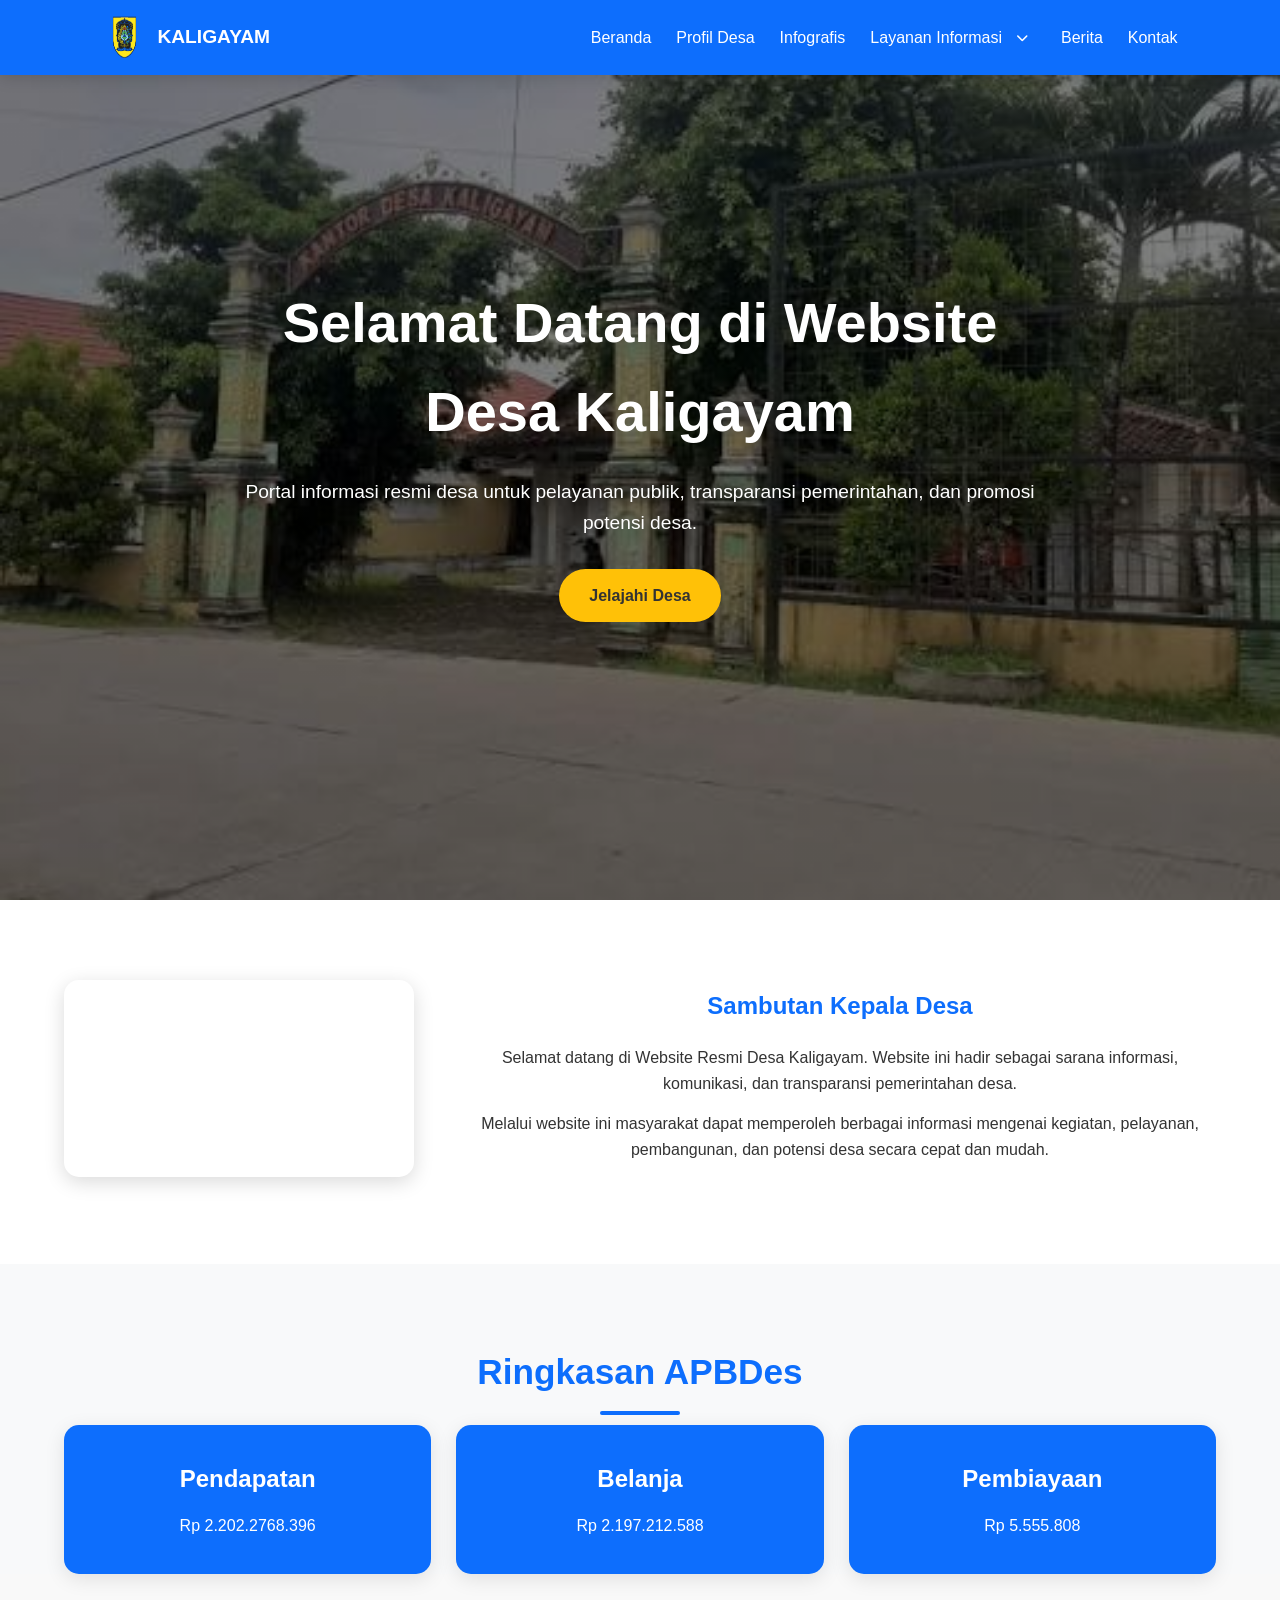
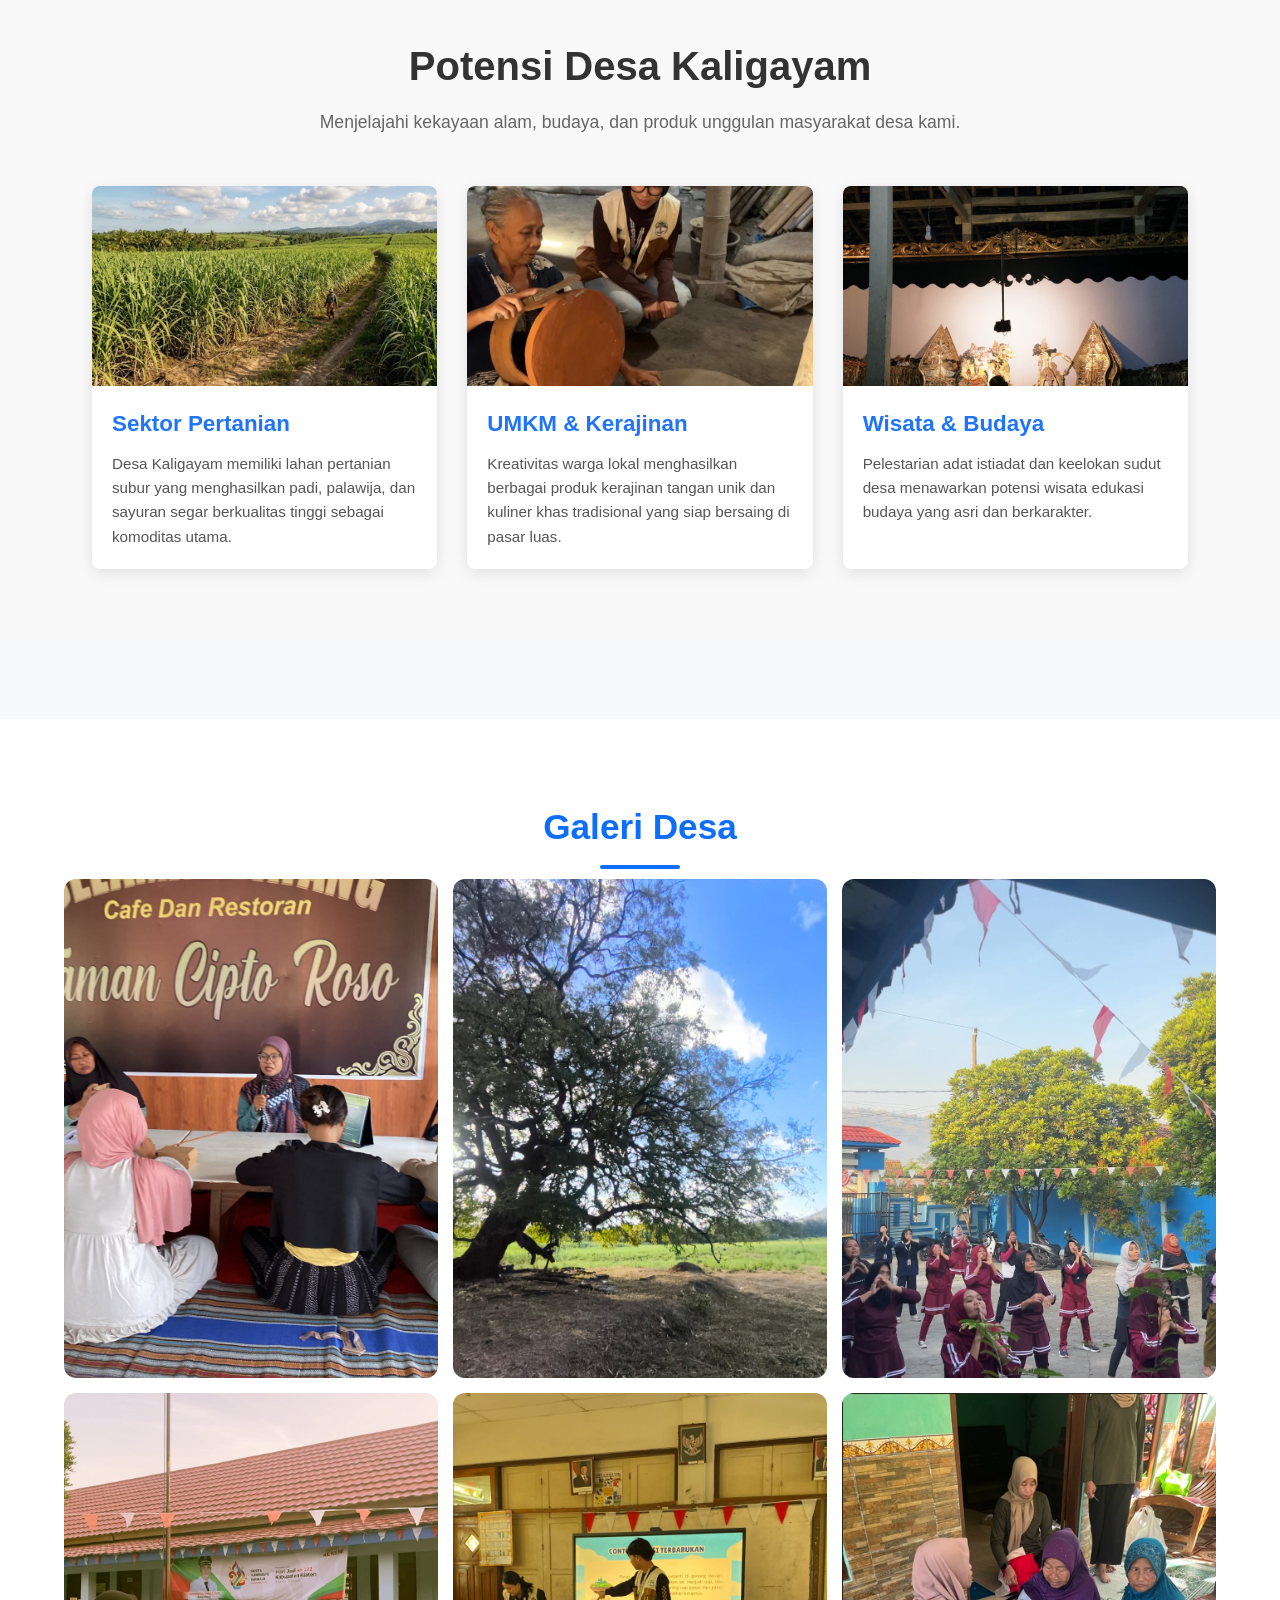
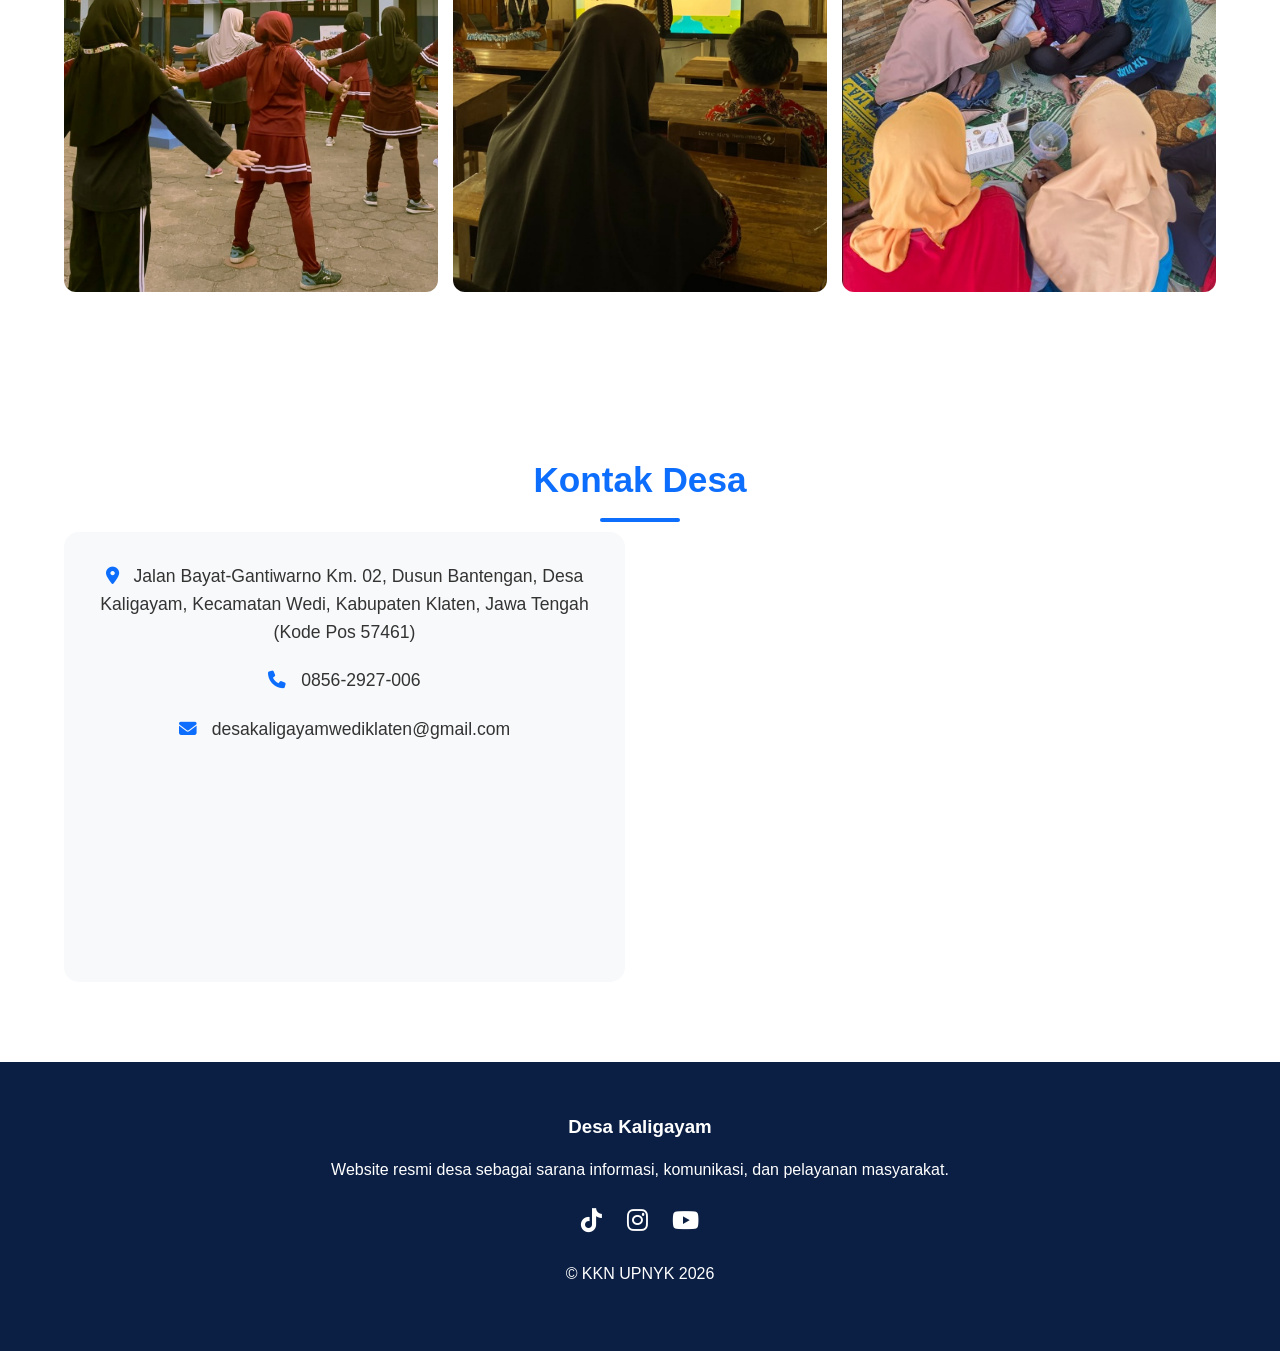
==== index.html @ 2da528a9 "Update index.html" ====
<!DOCTYPE html>
<html lang="id">
<head>
    <meta charset="UTF-8">
    <meta name="viewport" content="width=device-width, initial-scale=1.0">
    <title>Website Desa</title>

    <link rel="stylesheet"
    href="https://cdnjs.cloudflare.com/ajax/libs/font-awesome/6.5.1/css/all.min.css">

    <link rel="stylesheet" href="index.css">
</head>
<body>

    <!-- HEADER -->
    <header>
<nav class="navbar">

    <div class="logo">
        <img src="./logo.png" alt="Logo Desa">
        <span>KALIGAYAM</span>
    </div>

    <ul class="nav-menu">

        <li><a href="index.html" class="active">Beranda</a></li>

        <li><a href="profil-desa.html">Profil Desa</a></li>

        <li><a href="infografis.html">Infografis</a></li>

        <!-- MENU LAYANAN INFORMASI -->
        <li class="dropdown">

            <div class="dropdown-head">
                <a href="layanan-informasi.html">Layanan Informasi</a>
                <span class="dropdown-toggle"><i class="fas fa-chevron-down"></i></span>
            </div>

            <ul class="dropdown-menu">
                <li><a href="layanan-informasi.html#kk">Kartu Keluarga</a></li>
                <li><a href="layanan-informasi.html#ktp">KTP</a></li>
                <li><a href="layanan-informasi.html#kia">KIA</a></li>
                <li><a href="layanan-informasi.html#akta-kematian">Akta Kematian</a></li>
                <li><a href="layanan-informasi.html#akta-lahir">Akta Lahir</a></li>
                <li><a href="layanan-informasi.html#akta-cerai">Akta Cerai</a></li>
                <li><a href="layanan-informasi.html#pernikahan">Pernikahan</a></li>
            </ul>

        </li>

        <li><a href="berita.html">Berita</a></li>

        <li><a href="#contact">Kontak</a></li>

    </ul>

    <div class="hamburger">
        <i class="fas fa-bars"></i>
    </div>

</nav>
    </header>

    <!-- HERO -->
    <section class="hero">
        <div class="hero-content">
            <h1>Selamat Datang di Website Desa Kaligayam</h1>

            <p>
                Portal informasi resmi desa untuk pelayanan publik,
                transparansi pemerintahan, dan promosi potensi desa.
            </p>

            <a href="#sambutan" class="btn-primary">
    Jelajahi Desa
</a>
        </div>
    </section>

    <!-- SAMBUTAN -->
    <section class="welcome" id="sambutan">
        <div class="container">

            <div class="welcome-image">
                <iframe
                    src="https://www.youtube.com/embed/w_gIVW8Jz34"
                    title="Sambutan Kepala Desa"
                    frameborder="0"
                    allow="accelerometer; autoplay; clipboard-write; encrypted-media; gyroscope; picture-in-picture; web-share"
                    allowfullscreen>
                </iframe>
            </div>

            <div class="welcome-text">
                <h2>Sambutan Kepala Desa</h2>

                <p>
                    Selamat datang di Website Resmi Desa Kaligayam.
                    Website ini hadir sebagai sarana informasi,
                    komunikasi, dan transparansi pemerintahan desa.
                </p>

                <p>
                    Melalui website ini masyarakat dapat memperoleh
                    berbagai informasi mengenai kegiatan, pelayanan,
                    pembangunan, dan potensi desa secara cepat dan mudah.
                </p>

            </div>

        </div>
    </section>

    <!-- APBDES -->
    <section class="budget">

        <div class="section-title">
            <h2>Ringkasan APBDes</h2>
        </div>

        <div class="container budget-grid">

            <div class="budget-card">
                <h3>Pendapatan</h3>
                <p>Rp 2.202.2768.396</p>
            </div>

            <div class="budget-card">
                <h3>Belanja</h3>
                <p>Rp 2.197.212.588</p>
            </div>

            <div class="budget-card">
                <h3>Pembiayaan</h3>
                <p>Rp 5.555.808</p>
            </div>

        </div>
        
<section id="potensi-desa" class="potensi-section">
    <div class="container">
        <h2 class="section-title">Potensi Desa Kaligayam</h2>
        <p class="section-subtitle">Menjelajahi kekayaan alam, budaya, dan produk unggulan masyarakat desa kami.</p>
        
        <div class="potensi-grid">
            <div class="potensi-card">
                <div class="potensi-image">
                    <img src="Pertanian.jpeg" alt="Pertanian"> 
                </div>
                <div class="potensi-content">
                    <h3>Sektor Pertanian</h3>
                    <p>Desa Kaligayam memiliki lahan pertanian subur yang menghasilkan padi, palawija, dan sayuran segar berkualitas tinggi sebagai komoditas utama.</p>
                </div>
            </div>

            <div class="potensi-card">
                <div class="potensi-image">
                    <img src="Kerajinan.jpeg" alt="UMKM">
                </div>
                <div class="potensi-content">
                    <h3>UMKM & Kerajinan</h3>
                    <p>Kreativitas warga lokal menghasilkan berbagai produk kerajinan tangan unik dan kuliner khas tradisional yang siap bersaing di pasar luas.</p>
                </div>
            </div>

            <div class="potensi-card">
                <div class="potensi-image">
                    <img src="Budaya.jpeg" alt="Wisata Budaya">
                </div>
                <div class="potensi-content">
                    <h3>Wisata & Budaya</h3>
                    <p>Pelestarian adat istiadat dan keelokan sudut desa menawarkan potensi wisata edukasi budaya yang asri dan berkarakter.</p>
                </div>
            </div>
        </div>
    </div>
</section>

    </section>
     <!-- GALERI -->
    <section id="gallery" class="gallery">

        <div class="section-title">
            <h2>Galeri Desa</h2>
        </div>

        <div class="container gallery-grid">

            <img src="Galeri 1.jpeg" alt="Galeri Desa Kaligayam 1">
            <img src="Galeri 2.jpeg" alt="Galeri Desa Kaligayam 2">
            <img src="Galeri 3.jpeg" alt="Galeri Desa Kaligayam 3">
            <img src="Galeri 4.jpeg" alt="Galeri Desa Kaligayam 4">
            <img src="Galeri 5.jpeg" alt="Galeri Desa Kaligayam 5">
            <img src="Galeri 6.jpeg" alt="Galeri Desa Kaligayam 6">

        </div>

    </section>

    <!-- KONTAK -->
    <section id="contact" class="contact">

        <div class="section-title">
            <h2>Kontak Desa</h2>
        </div>

        <div class="container">

            <div class="contact-info">

                <p>
                    <i class="fas fa-location-dot"></i>
                    Jalan Bayat-Gantiwarno Km. 02, Dusun Bantengan, Desa Kaligayam, Kecamatan Wedi, Kabupaten Klaten, Jawa Tengah (Kode Pos 57461)
                </p>

                <p>
                    <i class="fas fa-phone"></i>
                    0856-2927-006
                </p>

                <p>
                    <i class="fas fa-envelope"></i>
                   desakaligayamwediklaten@gmail.com
                </p>

            </div>

            <iframe 
            src="https://www.google.com/maps/embed?pb=!1m18!1m12!1m3!1d10441.804747610775!2d110.60800306885244!3d-7.7954443360264785!2m3!1f0!2f0!3f0!3m2!1i1024!2i768!4f13.1!3m3!1m2!1s0x2e7a48b31ecb693f%3A0x42fa179632f02f46!2sKaligayam%2C%20Kec.%20Wedi%2C%20Kabupaten%20Klaten%2C%20Jawa%20Tengah!5e1!3m2!1sid!2sid!4v1783832310187!5m2!1sid!2sid" width="600" height="450" style="border:0;" allowfullscreen="" loading="lazy" referrerpolicy="strict-origin-when-cross-origin">

            </iframe>

        </div>

    </section>

    <!-- FOOTER -->
    <footer>

        <div class="footer-content">

            <h3>Desa Kaligayam</h3>

            <p>
                Website resmi desa sebagai sarana informasi,
                komunikasi, dan pelayanan masyarakat.
            </p>

            <div class="social">
                <a href="https://www.tiktok.com/@kaligayam.official" target="_blank" rel="noopener noreferrer"><i class="fab fa-tiktok"></i></a>
                <a href="https://www.instagram.com/desa_kaligayam" target="_blank" rel="noopener noreferrer"><i class="fab fa-instagram"></i></a>
                <a href="#" target="_blank" rel="noopener noreferrer"><i class="fab fa-youtube"></i></a>
            </div>

            <p>
                © KKN UPNYK 2026
            </p>

        </div>

    </footer>

   <script src="index.js"></script>

</body>
</html>
---- index.css ----
/* =========================
   RESET
========================= */

*{
    margin:0;
    padding:0;
    box-sizing:border-box;
}

html{
    scroll-behavior:smooth;
}

body{
    font-family:'Segoe UI', Tahoma, Geneva, Verdana, sans-serif;
    background:#f5f7fa;
    color:#333;
    line-height:1.6;
}

a{
    text-decoration:none;
}

ul{
    list-style:none;
}

img{
    max-width:100%;
    display:block;
}

/* =========================
   CONTAINER
========================= */

.container{
    width:90%;
    max-width:1200px;
    margin:auto;
}

section{
    padding:80px 0;
}

.section-title{
    text-align:center;
    margin-bottom:50px;
}

.section-title h2{
    font-size:2.2rem;
    color:#0d6efd;
    position:relative;
}

.section-title h2::after{
    content:'';
    width:80px;
    height:4px;
    background:#0d6efd;
    display:block;
    margin:10px auto;
    border-radius:20px;
}

/* =========================
   NAVBAR
========================= */

.navbar{
    position:fixed;
    top:0;
    left:0;
    width:100%;
    padding:15px 8%;
    background:#0d6efd;
    display:flex;
    justify-content:space-between;
    align-items:center;
    z-index:1000;
    box-shadow:0 3px 15px rgba(0,0,0,0.15);
}

.logo{
    display:flex;
    align-items:center;
    gap:10px;
}

.logo img{
    width:45px;
    height:45px;
}

.logo span{
    color:white;
    font-size:1.2rem;
    font-weight:700;
}

.nav-menu{
    display:flex;
    gap:25px;
}

.nav-menu a{
    color:white;
    font-weight:500;
    transition:0.3s;
}

.nav-menu a:hover{
    color:#ffd54f;
}

.hamburger{
    display:none;
    color:white;
    font-size:1.5rem;
    cursor:pointer;
}

/* =========================
   HERO
========================= */

.hero{
    height:100vh;
    background:
    linear-gradient(rgba(0,0,0,.5),
    rgba(0,0,0,.5)),
    url("Gambaran-Desa.jpg");
    background-size:cover;
    background-position:center;
    display:flex;
    justify-content:center;
    align-items:center;
    text-align:center;
    color:white;
}

.hero-content{
    max-width:800px;
}

.hero h1{
    font-size:3.5rem;
    margin-bottom:20px;
}

.hero p{
    font-size:1.2rem;
    margin-bottom:30px;
}

.btn-primary{
    background:#ffc107;
    color:#333;
    padding:14px 30px;
    border-radius:30px;
    font-weight:bold;
    display:inline-block;
    transition:0.3s;
}

.btn-primary:hover{
    transform:translateY(-4px);
}
/* =========================
   DROPDOWN MENU DUSUN
========================= */

.dropdown{
    position:relative;
}

.dropdown-menu{
    position:absolute;
    top:100%;
    left:0;
    min-width:220px;
    background:#ffffff;
    border-radius:8px;
    box-shadow:0 5px 15px rgba(0,0,0,0.15);
    display:none;
    z-index:999;
}

.dropdown-menu li{
    width:100%;
}

.dropdown-menu li a{
    display:block;
    padding:12px 15px;
    color:#333;
    transition:0.3s;
}

.dropdown-menu li a:hover{
    background:#0d6efd;
    color:#fff;
}

.dropdown:hover .dropdown-menu{
    display:block;
}

.dropdown-head{
    display:flex;
    align-items:center;
    justify-content:center;
    gap:6px;
}

.dropdown-toggle{
    cursor:pointer;
    display:inline-flex;
    align-items:center;
    justify-content:center;
    color:white;
    font-size:12px;
    padding:4px 8px;
}

.dropdown-toggle i{
    transition:0.3s;
}

.dropdown.show .dropdown-toggle i{
    transform:rotate(180deg);
}

.dropdown.show .dropdown-menu{
    display:block;
}
/* =========================
   SAMBUTAN
========================= */
html {
    scroll-behavior: smooth;
}

.welcome{
    background:white;
}

.welcome .container{
    display:grid;
    grid-template-columns:350px 1fr;
    gap:50px;
    align-items:center;
}

.welcome-image img{
    border-radius:15px;
    box-shadow:0 5px 20px rgba(0,0,0,.15);
}

.welcome-image iframe{
    width:100%;
    aspect-ratio:16/9;
    border-radius:15px;
    box-shadow:0 5px 20px rgba(0,0,0,.15);
}

.welcome-text h2{
    color:#0d6efd;
    margin-bottom:20px;
}

.welcome-text p{
    margin-bottom:15px;
}

/* =========================
   STATISTIK
========================= */

.stats{
    background:#f8f9fa;
}

.stats .container{
    display:grid;
    grid-template-columns:repeat(4,1fr);
    gap:25px;
}

.stat-card{
    background:white;
    padding:30px;
    text-align:center;
    border-radius:15px;
    border-top:5px solid #0d6efd;
    box-shadow:0 5px 20px rgba(0,0,0,.08);
    transition:0.3s;
}

.stat-card:hover{
    transform:translateY(-10px);
}

.stat-card i{
    font-size:2.5rem;
    color:#0d6efd;
    margin-bottom:15px;
}

.stat-card h3{
    color:#0d6efd;
    font-size:2rem;
}

.stat-card p{
    margin-top:5px;
}

/* =========================
   PERANGKAT DESA
========================= */

.news{
    background:white;
}

.news-grid{
    display:grid;
    grid-template-columns:repeat(3,1fr);
    gap:30px;
}

.news-card{
    background:white;
    border-radius:20px;
    padding:30px;
    text-align:center;
    box-shadow:0 5px 20px rgba(0,0,0,.08);
    transition:0.3s;
}

.news-card:hover{
    transform:translateY(-10px);
}

.news-card img{
    width:180px;
    height:180px;
    object-fit:cover;
    border-radius:50%;
    margin:auto;
    margin-bottom:20px;
    border:5px solid #0d6efd;
}

.news-content h3{
    color:#0d6efd;
    margin-bottom:10px;
}

.news-content p{
    color:#666;
}

/* =========================
   POTENSI DESA
========================= */

/* Kunci utama agar efek scroll menjadi halus */
html {
 scroll-behavior: smooth;
}

/* Styling untuk Section Potensi Desa */
.potensi-section {
    padding: 60px 20px;
    background-color: #f9f9f9; /* Warna latar belakang kontras lembut */
    font-family: sans-serif; /* Sesuaikan dengan font websitemu */
}

.container {
    max-width: 1200px;
    margin: 0 auto;
    text-align: center;
}

.section-title {
    font-size: 2.5rem;
    color: #333;
    margin-bottom: 10px;
}

.section-subtitle {
    font-size: 1.1rem;
    color: #666;
    margin-bottom: 40px;
}

/* Pengaturan Layout Grid untuk Kartu Potensi */
.potensi-grid {
    display: grid;
    grid-template-columns: repeat(auto-fit, minmax(300px, 1fr));
    gap: 30px;
    padding: 10px;
}

/* Styling Kartu */
.potensi-card {
    background-color: #ffffff;
    border-radius: 8px;
    overflow: hidden;
    box-shadow: 0 4px 15px rgba(0, 0, 0, 0.1);
    transition: transform 0.3s ease;
}

.potensi-card:hover {
    transform: translateY(-5px); /* Efek sedikit terangkat saat di-hover */
}

.potensi-image img {
    width: 100%;
    height: 200px;
    object-fit: cover;
    display: block;
}

.potensi-content {
    padding: 20px;
    text-align: left;
}

.potensi-content h3 {
    font-size: 1.4rem;
    color: #1e74fd; /* Disamakan dengan warna biru header kamu */
    margin-bottom: 10px;
}

.potensi-content p {
    font-size: 0.95rem;
    color: #555;
    line-height: 1.6;
}
/* =========================
   GALERI
========================= */
html {
 scroll-behavior: smooth;
}
.gallery{
    background:white;
}

.gallery-grid{
    display:grid;
    grid-template-columns:repeat(3,1fr);
    gap:15px;
}

.gallery-grid img{
    width:100%;
    aspect-ratio:3/4;
    object-fit:cover;
    border-radius:12px;
    transition:0.3s;
    background:#f2f2f2;
}

.gallery-grid img:hover{
    transform:scale(1.05);
}

/* =========================
   APBDES
========================= */

.budget{
    background:#f8f9fa;
}

.budget-grid{
    display:grid;
    grid-template-columns:repeat(3,1fr);
    gap:25px;
}

.budget-card{
    background:#0d6efd;
    color:white;
    padding:35px;
    text-align:center;
    border-radius:15px;
    box-shadow:0 5px 20px rgba(0,0,0,.1);
}

.budget-card h3{
    margin-bottom:15px;
    font-size:1.5rem;
}

/* =========================
   KONTAK
========================= */
html {
 scroll-behavior: smooth;
}
.contact{
    background:white;
}

.contact .container{
    display:grid;
    grid-template-columns:1fr 1fr;
    gap:30px;
}

.contact-info{
    background:#f8f9fa;
    padding:30px;
    border-radius:15px;
}

.contact-info p{
    margin-bottom:20px;
    font-size:1.1rem;
}

.contact-info i{
    color:#0d6efd;
    margin-right:10px;
}

.contact iframe{
    width:100%;
    min-height:350px;
    border:none;
    border-radius:15px;
}

/* =========================
   FOOTER
========================= */

footer{
    background:#0b1f44;
    color:white;
    text-align:center;
    padding:50px 20px;
}

.footer-content h3{
    margin-bottom:15px;
}

.footer-content p{
    margin-bottom:15px;
}

.social{
    margin:20px 0;
}

.social a{
    color:white;
    font-size:1.5rem;
    margin:0 10px;
    transition:0.3s;
}

.social a:hover{
    color:#ffc107;
}

/* =========================
   RESPONSIVE
========================= */

@media(max-width:992px){

    .welcome .container{
        grid-template-columns:1fr;
    }

    .stats .container{
        grid-template-columns:repeat(2,1fr);
    }

    .news-grid{
        grid-template-columns:repeat(2,1fr);
    }

    .potential-grid{
        grid-template-columns:repeat(2,1fr);
    }

    .budget-grid{
        grid-template-columns:1fr;
    }

    .contact .container{
        grid-template-columns:1fr;
    }
}

@media(max-width:768px){

    .hamburger{
        display:block;
    }

    .nav-menu{
        display:none;
        flex-direction:column;
        position:absolute;
        top:75px;
        left:0;
        width:100%;
        background:#0d6efd;
        padding:20px;
        text-align:center;
    }

    .nav-menu.active{
        display:flex;
    }

    .dropdown:hover .dropdown-menu{
        display:none;
    }

    .dropdown-menu{
        position:static;
        width:100%;
        margin-top:10px;
        box-shadow:none;
    }

    .dropdown.show .dropdown-menu{
        display:block;
    }

    .hero h1{
        font-size:2.2rem;
    }

    .hero p{
        font-size:1rem;
    }

    .stats .container,
    .news-grid,
    .potential-grid,
    .gallery-grid{
        grid-template-columns:1fr;
    }

    .news-card img{
        width:150px;
        height:150px;
    }
}
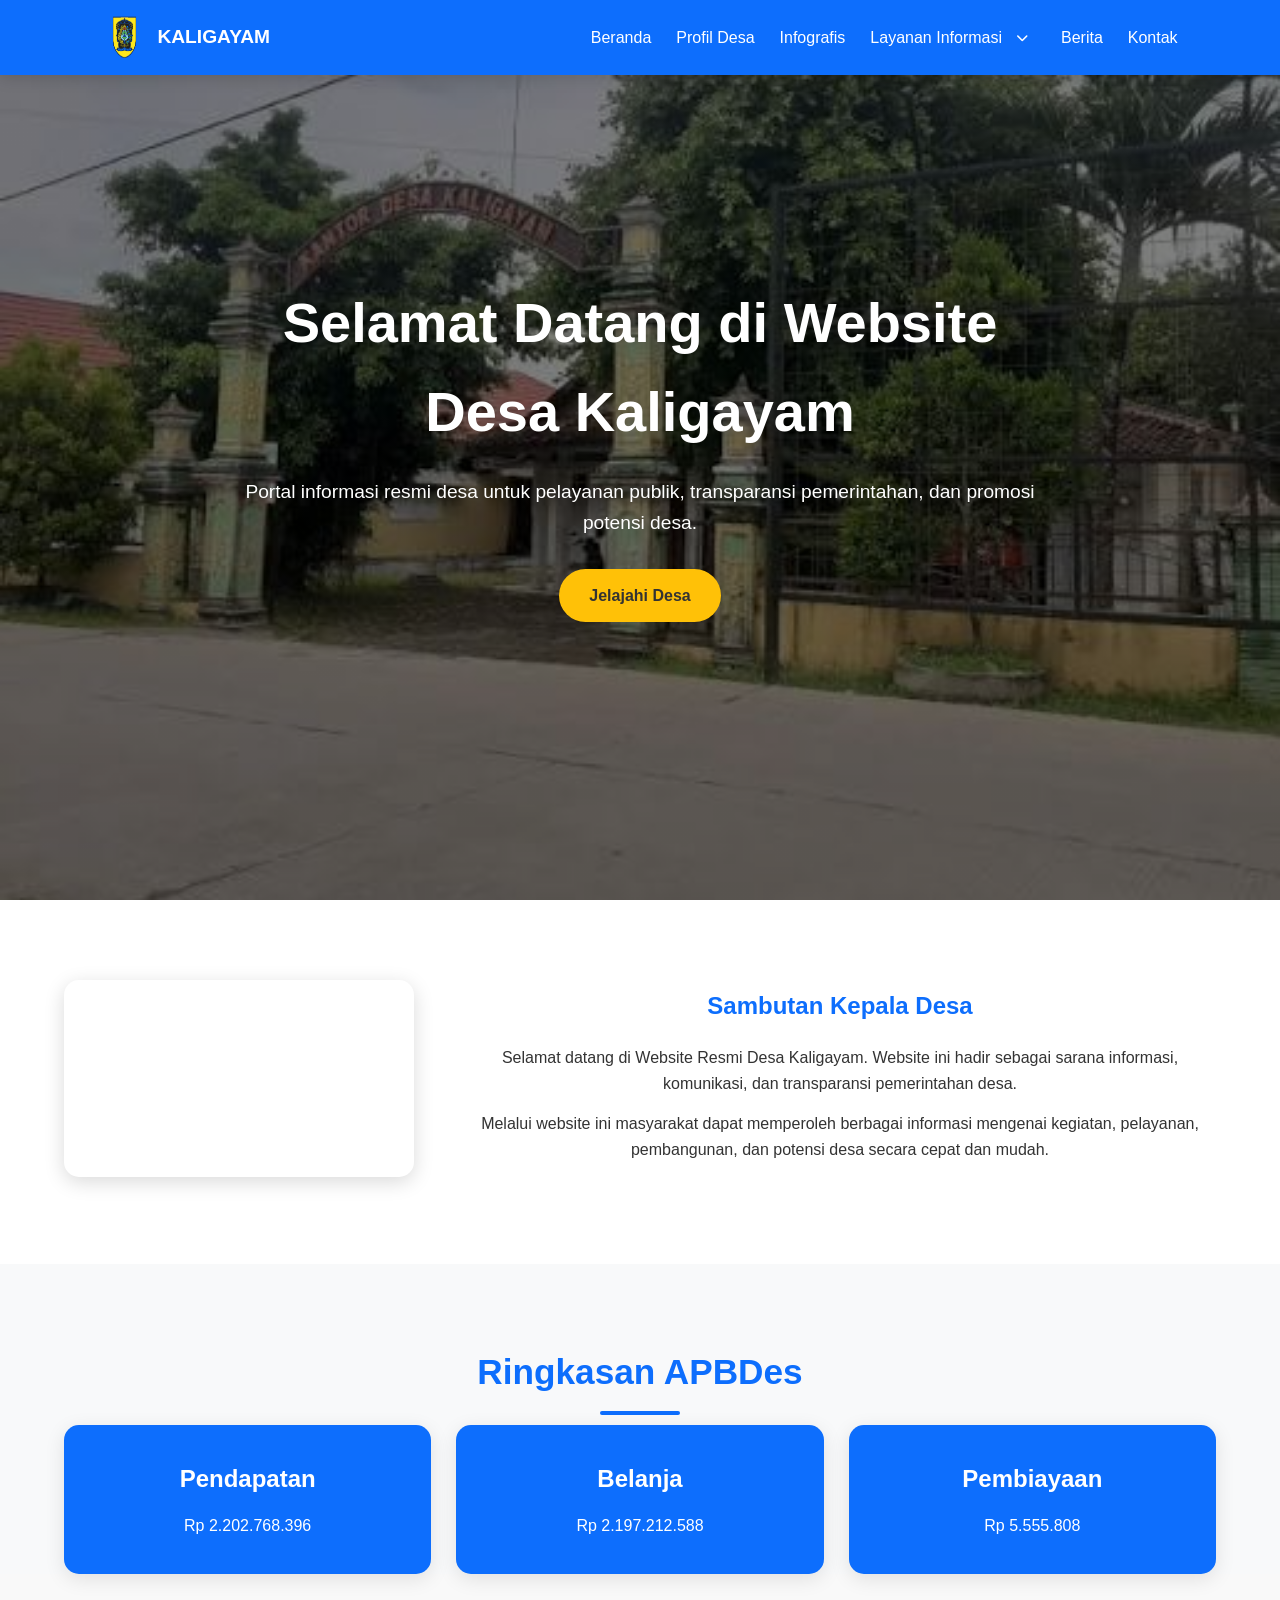
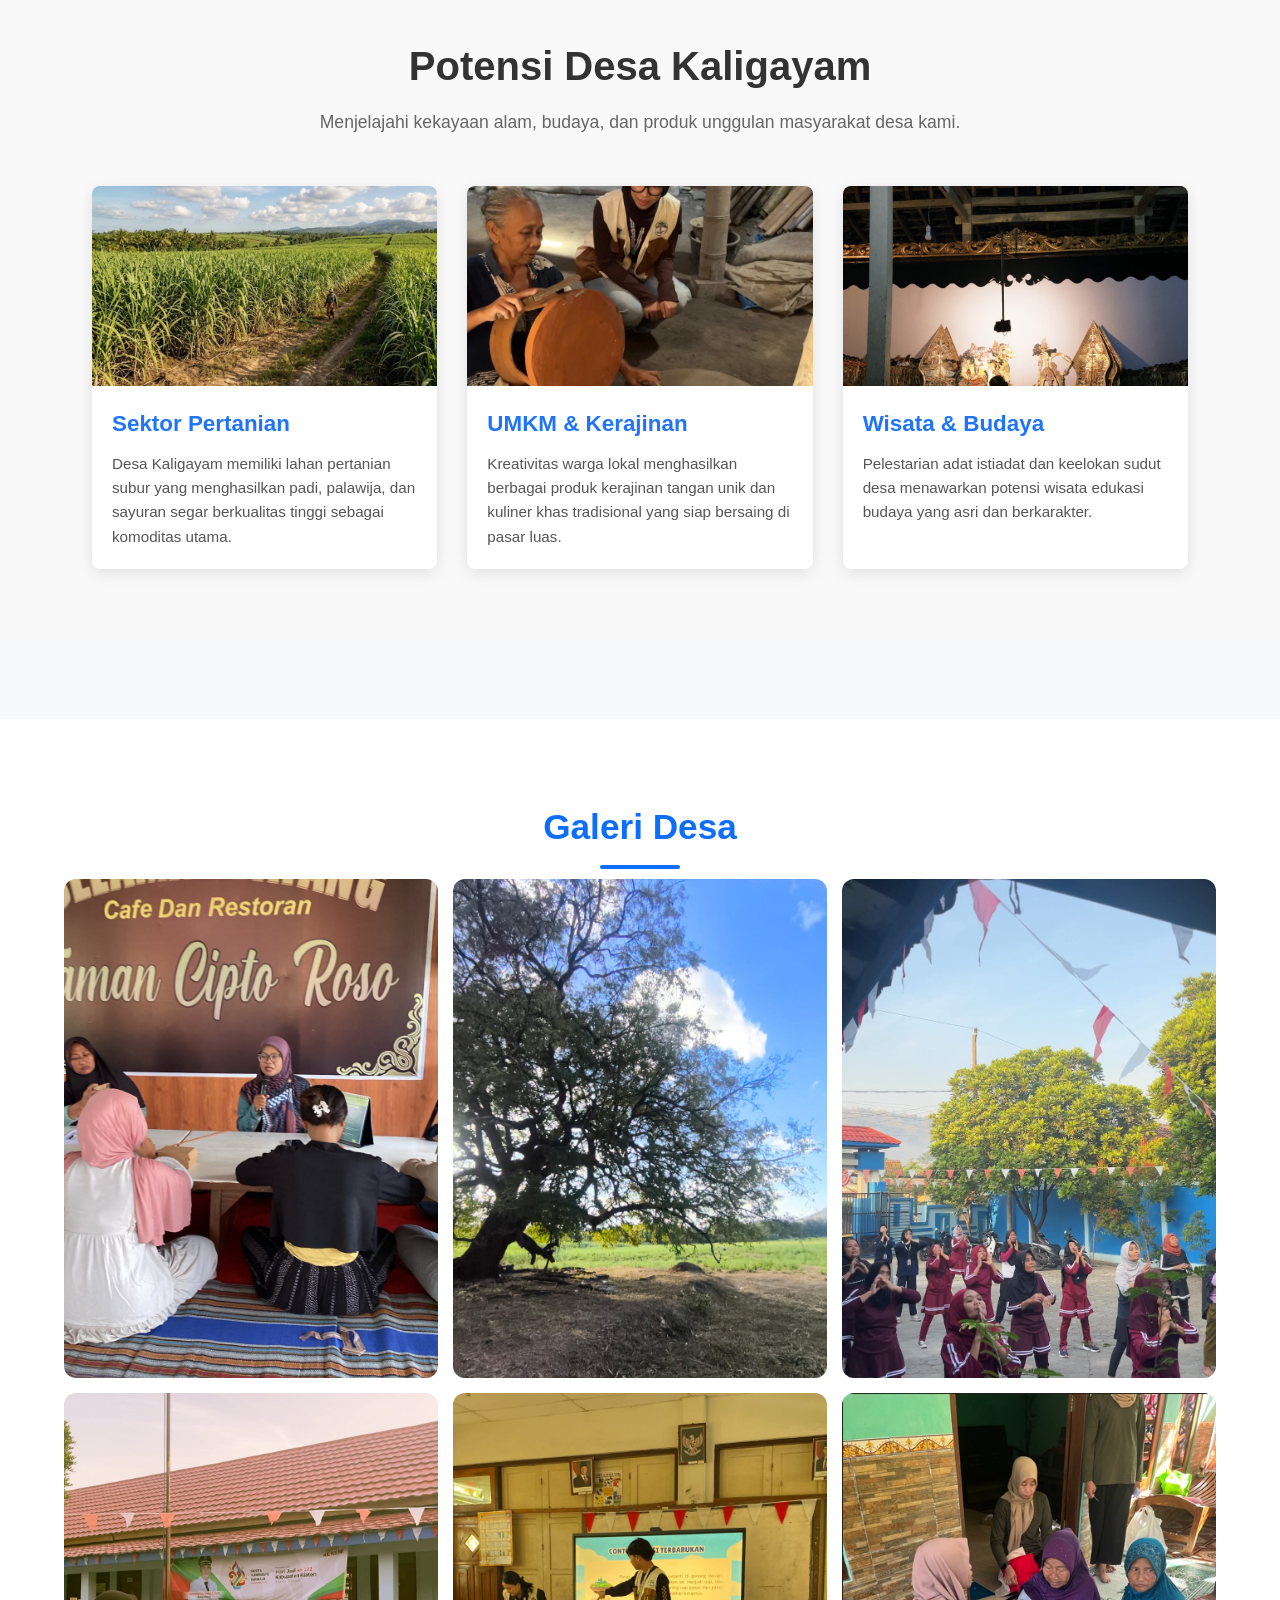
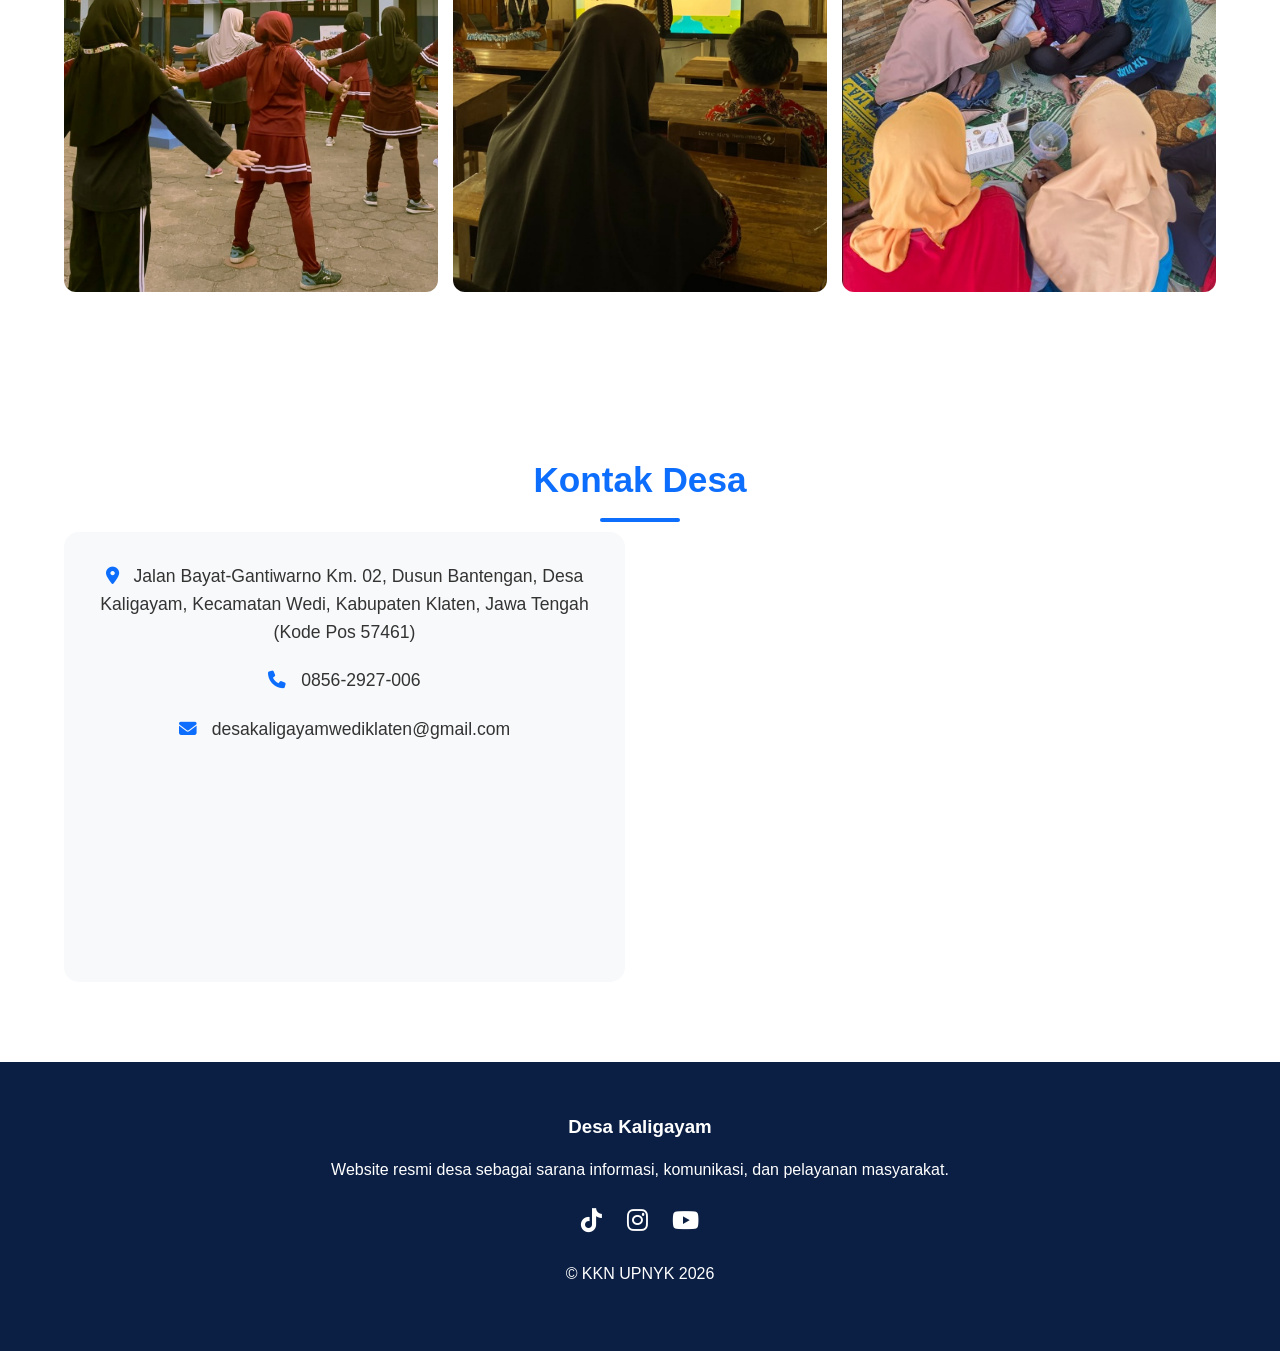
==== commit e4617e11: "Update index.html" ====
--- a/index.html
+++ b/index.html
@@ -123,7 +123,7 @@
 
             <div class="budget-card">
                 <h3>Pendapatan</h3>
-                <p>Rp 2.202.2768.396</p>
+                <p>Rp 2.202.768.396</p>
             </div>
 
             <div class="budget-card">
@@ -250,7 +250,7 @@
             <div class="social">
                 <a href="https://www.tiktok.com/@kaligayam.official" target="_blank" rel="noopener noreferrer"><i class="fab fa-tiktok"></i></a>
                 <a href="https://www.instagram.com/desa_kaligayam" target="_blank" rel="noopener noreferrer"><i class="fab fa-instagram"></i></a>
-                <a href="#" target="_blank" rel="noopener noreferrer"><i class="fab fa-youtube"></i></a>
+                <a href="https://youtube.com/@kaligayamklaten?si=bPH1NtRYVXduHhsf" target="_blank" rel="noopener noreferrer"><i class="fab fa-youtube"></i></a>
             </div>
 
             <p>
